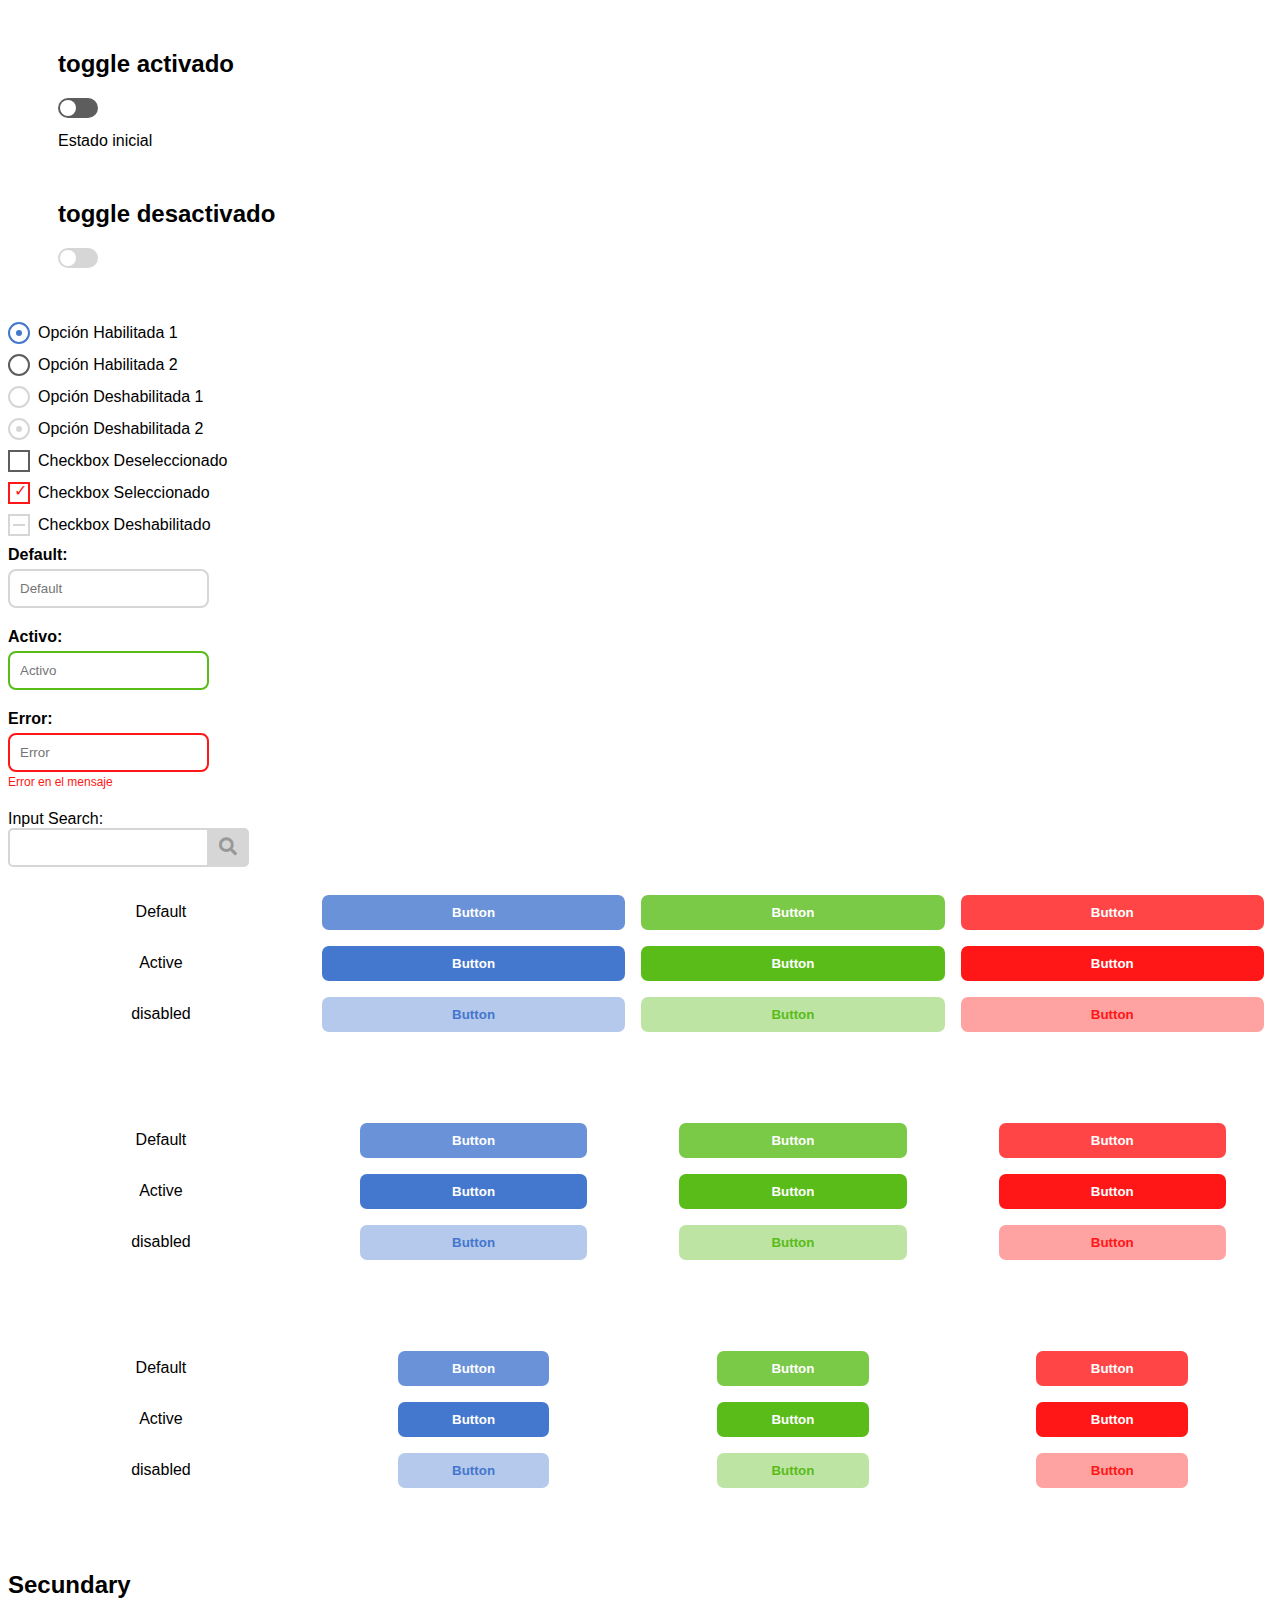
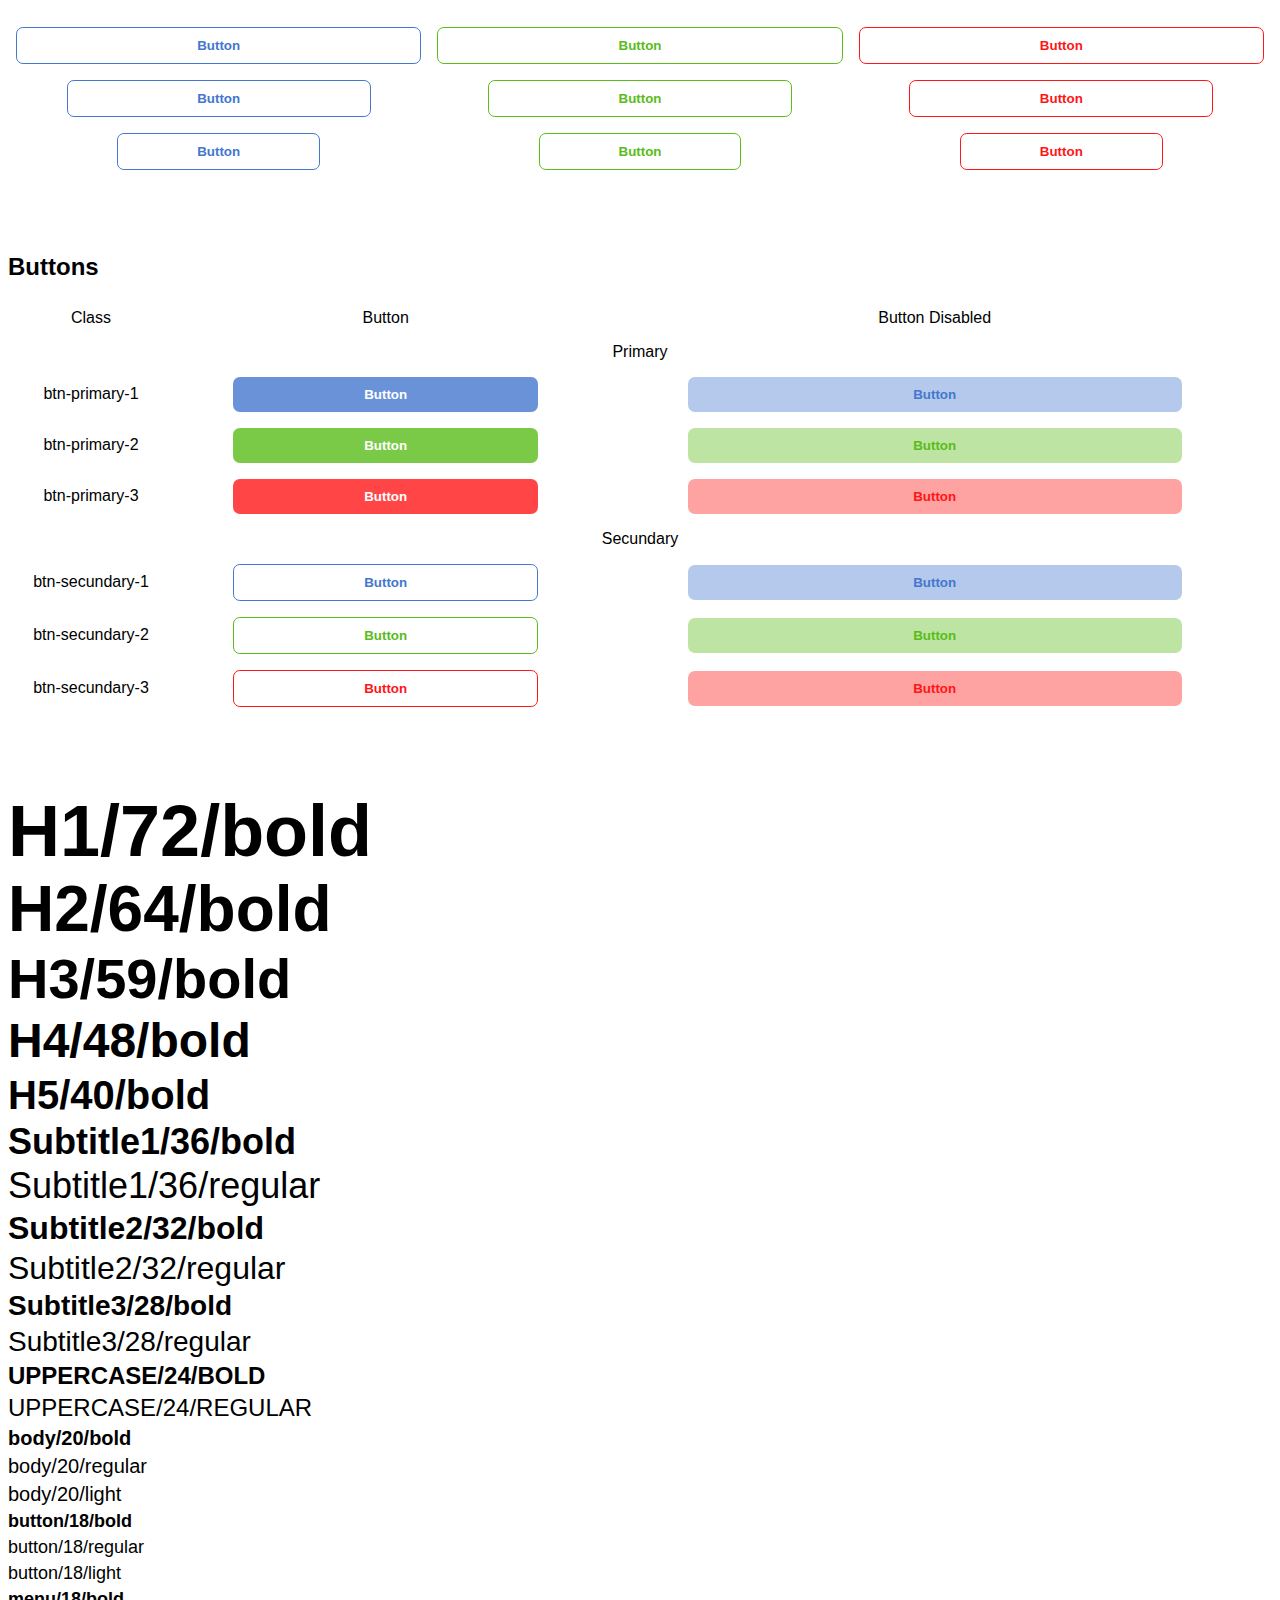
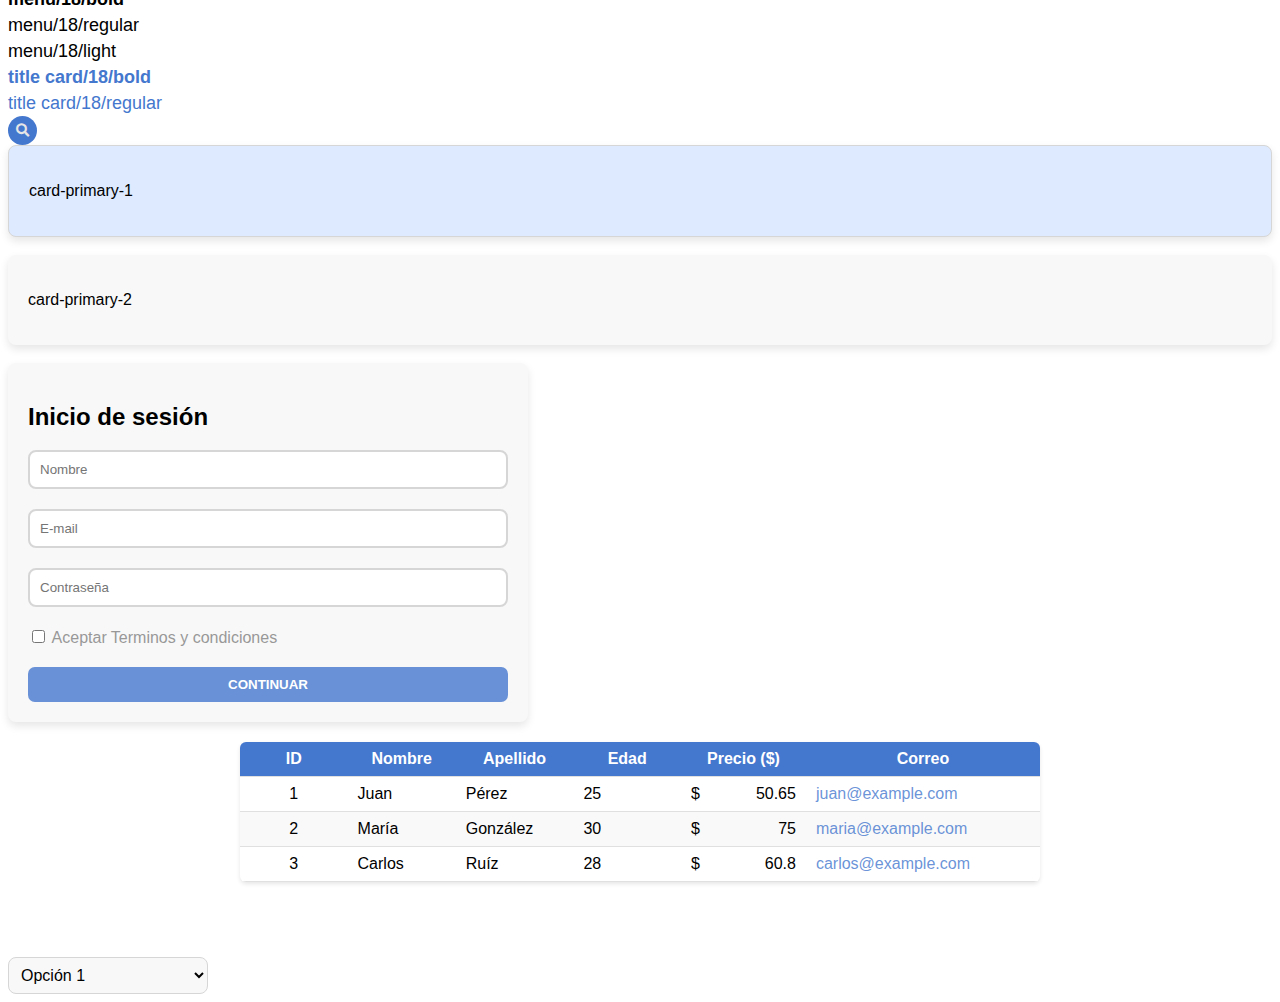
==== documentation.html @ 667f492c "first commit" ====
<!DOCTYPE html>
<html lang="es">
  <head>
    <meta charset="UTF-8" />
    <title>Documento HTML con CSS</title>
    <link
      rel="stylesheet"
      href="https://cdnjs.cloudflare.com/ajax/libs/font-awesome/5.15.4/css/all.min.css"
    />
    <link rel="stylesheet" href="styles.css" />
  </head>
  <body>
    <!-- Toggle -->
    <div class="toggle-container">
      <h2>toggle activado</h2>
      <label class="toggle">
        <input type="checkbox" id="toggle-btn" />
        <span class="slider"></span>
      </label>
      <p id="toggle-text">Estado inicial</p>
    </div>
    <div class="toggle-container">
      <h2>toggle desactivado</h2>
      <label class="toggle">
        <input type="checkbox" id="toggle-btn" disabled />
        <span class="slider"></span>
      </label>
    </div>
    <!-- RadioButton -->
    <div class="enabled-radio-group">
      <label class="radio">
        <input
          type="radio"
          name="enabled-option"
          value="enabled-option1"
          checked
        />
        <span class="radio-custom"></span>
        Opción Habilitada 1
      </label>
      <label class="radio">
        <input type="radio" name="enabled-option" value="enabled-option2" />
        <span class="radio-custom"></span>
        Opción Habilitada 2
      </label>
    </div>
    <div class="disabled-radio-group">
      <label class="radio">
        <input
          type="radio"
          name="disabled-option"
          value="disabled-option1"
          disabled
        />
        <span class="radio-custom"></span>
        Opción Deshabilitada 1
      </label>
      <label class="radio">
        <input
          type="radio"
          name="disabled-option"
          value="disabled-option2"
          disabled
          checked
        />
        <span class="radio-custom"></span>
        Opción Deshabilitada 2
      </label>
    </div>
    <!-- Checkbox -->
    <div class="checkbox-group">
      <label class="checkbox">
        <input type="checkbox" name="option1" value="option1" />
        <span class="checkbox-custom"></span>
        Checkbox Deseleccionado
      </label>
      <label class="checkbox">
        <input type="checkbox" name="option2" value="option2" checked />
        <span class="checkbox-custom"></span>
        Checkbox Seleccionado
      </label>
      <label class="checkbox">
        <input type="checkbox" name="option3" value="option3" disabled />
        <span class="checkbox-custom"></span>
        Checkbox Deshabilitado
      </label>
    </div>
    <!-- Text input -->
    <div class="input-group">
      <label for="default-input" class="input-label">Default:</label>
      <input
        type="text"
        id="default-input"
        class="text-input default-border"
        placeholder="Default"
      />
    </div>
    <div class="input-group">
      <label for="active-input" class="input-label">Activo:</label>
      <input
        type="text"
        id="active-input"
        class="text-input active-border"
        placeholder="Activo"
      />
    </div>
    <div class="input-group">
      <label for="error-input" class="input-label">Error:</label>
      <input
        type="text"
        id="error-input"
        class="text-input error-border"
        placeholder="Error"
      />
      <br />
      <span class="error-message">Error en el mensaje</span>
    </div>
    <div class="input-group">
      <label for="default-input">Input Search:</label>
      <div class="text-input-search-container">
        <input type="text" class="text-input-search" id="texto" />
        <button class="text-input-search-button" id="boton">
          <i class="fas fa-search fa-lg"></i>
        </button>
      </div>
    </div>
    <!-- Configuracion de botones -->
    <table>
      <tbody>
        <tr>
          <td>Default</td>
          <td>
            <button class="btn btn-primary-default-1 btn-xl">Button</button>
          </td>
          <td>
            <button class="btn btn-primary-default-2 btn-xl">Button</button>
          </td>
          <td>
            <button class="btn btn-primary-default-3 btn-xl">Button</button>
          </td>
        </tr>
        <tr>
          <td>Active</td>
          <td>
            <button class="btn btn-primary-active-1 btn-xl">Button</button>
          </td>
          <td>
            <button class="btn btn-primary-active-2 btn-xl">Button</button>
          </td>
          <td>
            <button class="btn btn-primary-active-3 btn-xl">Button</button>
          </td>
        </tr>
        <tr>
          <td>disabled</td>
          <td>
            <button class="btn btn-primary-disabled-1 btn-xl">Button</button>
          </td>
          <td>
            <button class="btn btn-primary-disabled-2 btn-xl">Button</button>
          </td>
          <td>
            <button class="btn btn-primary-disabled-3 btn-xl">Button</button>
          </td>
        </tr>
      </tbody>
    </table>
    <table>
      <tbody>
        <tr>
          <td>Default</td>
          <td><button class="btn btn-primary-default-1">Button</button></td>
          <td><button class="btn btn-primary-default-2">Button</button></td>
          <td><button class="btn btn-primary-default-3">Button</button></td>
        </tr>
        <tr>
          <td>Active</td>
          <td><button class="btn btn-primary-active-1">Button</button></td>
          <td><button class="btn btn-primary-active-2">Button</button></td>
          <td><button class="btn btn-primary-active-3">Button</button></td>
        </tr>
        <tr>
          <td>disabled</td>
          <td><button class="btn btn-primary-disabled-1">Button</button></td>
          <td><button class="btn btn-primary-disabled-2">Button</button></td>
          <td><button class="btn btn-primary-disabled-3">Button</button></td>
        </tr>
      </tbody>
    </table>
    <table>
      <tbody>
        <tr>
          <td>Default</td>
          <td>
            <button class="btn btn-primary-default-1 btn-sm">Button</button>
          </td>
          <td>
            <button class="btn btn-primary-default-2 btn-sm">Button</button>
          </td>
          <td>
            <button class="btn btn-primary-default-3 btn-sm">Button</button>
          </td>
        </tr>
        <tr>
          <td>Active</td>
          <td>
            <button class="btn btn-primary-active-1 btn-sm">Button</button>
          </td>
          <td>
            <button class="btn btn-primary-active-2 btn-sm">Button</button>
          </td>
          <td>
            <button class="btn btn-primary-active-3 btn-sm">Button</button>
          </td>
        </tr>
        <tr>
          <td>disabled</td>
          <td>
            <button class="btn btn-primary-disabled-1 btn-sm">Button</button>
          </td>
          <td>
            <button class="btn btn-primary-disabled-2 btn-sm">Button</button>
          </td>
          <td>
            <button class="btn btn-primary-disabled-3 btn-sm">Button</button>
          </td>
        </tr>
      </tbody>
    </table>
    <h2>Secundary</h2>
    <table>
      <tbody>
        <tr>
          <td>
            <button class="btn btn-secundary-default-1 btn-xl">Button</button>
          </td>
          <td>
            <button class="btn btn-secundary-default-2 btn-xl">Button</button>
          </td>
          <td>
            <button class="btn btn-secundary-default-3 btn-xl">Button</button>
          </td>
        </tr>
        <tr>
          <td><button class="btn btn-secundary-default-1">Button</button></td>
          <td><button class="btn btn-secundary-default-2">Button</button></td>
          <td><button class="btn btn-secundary-default-3">Button</button></td>
        </tr>
        <tr>
          <td>
            <button class="btn btn-secundary-default-1 btn-sm">Button</button>
          </td>
          <td>
            <button class="btn btn-secundary-default-2 btn-sm">Button</button>
          </td>
          <td>
            <button class="btn btn-secundary-default-3 btn-sm">Button</button>
          </td>
        </tr>
      </tbody>
    </table>
    <h2>Buttons</h2>
    <table>
      <tbody>
        <tr>
          <td width="150">Class</td>
          <td>Button</td>
          <td>Button Disabled</td>
        </tr>
        <tr>
          <td colspan="3">Primary</td>
        </tr>
        <tr>
          <td>btn-primary-1</td>
          <td>
            <button class="btn btn-primary-1">Button</button>
          </td>
          <td><button class="btn btn-primary-1" disabled>Button</button></td>
        </tr>
        <tr>
          <td>btn-primary-2</td>
          <td><button class="btn btn-primary-2">Button</button></td>
          <td><button class="btn btn-primary-2" disabled>Button</button></td>
        </tr>
        <tr>
          <td>btn-primary-3</td>
          <td><button class="btn btn-primary-3">Button</button></td>
          <td><button class="btn btn-primary-3" disabled>Button</button></td>
        </tr>
        <tr>
          <td colspan="3">Secundary</td>
        </tr>
        <tr>
          <td>btn-secundary-1</td>
          <td>
            <button class="btn btn-secundary-1">Button</button>
          </td>
          <td><button class="btn btn-secundary-1" disabled>Button</button></td>
        </tr>
        <tr>
          <td>btn-secundary-2</td>
          <td><button class="btn btn-secundary-2">Button</button></td>
          <td><button class="btn btn-secundary-2" disabled>Button</button></td>
        </tr>
        <tr>
          <td>btn-secundary-3</td>
          <td><button class="btn btn-secundary-3">Button</button></td>
          <td><button class="btn btn-secundary-3" disabled>Button</button></td>
        </tr>
      </tbody>
    </table>
    <!-- Fonts -->
    <div class="headline-1">H1/72/bold</div>
    <div class="headline-2">H2/64/bold</div>
    <div class="headline-3">H3/59/bold</div>
    <div class="headline-4">H4/48/bold</div>
    <div class="headline-5">H5/40/bold</div>
    <div class="subtitle-1-bold">Subtitle1/36/bold</div>
    <div class="subtitle-1">Subtitle1/36/regular</div>
    <div class="subtitle-2-bold">Subtitle2/32/bold</div>
    <div class="subtitle-2">Subtitle2/32/regular</div>
    <div class="subtitle-3-bold">Subtitle3/28/bold</div>
    <div class="subtitle-3">Subtitle3/28/regular</div>
    <div class="uppercase-bold">Uppercase/24/bold</div>
    <div class="uppercase">Uppercase/24/regular</div>

    <div class="text-body-bold">body/20/bold</div>
    <div class="text-body">body/20/regular</div>
    <div class="text-body-light">body/20/light</div>

    <div class="text-button-bold">button/18/bold</div>
    <div class="text-button">button/18/regular</div>
    <div class="text-button-light">button/18/light</div>

    <div class="text-menu-bold">menu/18/bold</div>
    <div class="text-menu">menu/18/regular</div>
    <div class="text-menu-light">menu/18/light</div>

    <div class="title-card-bold">title card/18/bold</div>
    <div class="title-card">title card/18/regular</div>
    <!-- Boton Búsqueda -->
    <button class="btn btn-search">
      <i class="fas fa-search"></i>
    </button>
    <!-- Card -->
    <div class="card card-primary-1">
      <p>card-primary-1</p>
    </div>
    <br />
    <div class="card card-primary-2">
      <p>card-primary-2</p>
    </div>
    <br />
    <!-- Formulario -->
    <div style="width: 520px">
      <div class="card card card-primary-2">
        <h2>Inicio de sesión</h2>
        <form>
          <div class="form-group">
            <input
              type="text"
              id="name"
              name="name"
              class="text-input default-border form-input-text"
              placeholder="Nombre"
              required
            />
          </div>
          <div class="form-group">
            <input
              type="email"
              id="email"
              name="email"
              class="text-input default-border form-input-text"
              placeholder="E-mail"
              required
            />
          </div>
          <div class="form-group">
            <input
              type="password"
              id="password"
              class="text-input default-border form-input-text"
              name="password"
              placeholder="Contraseña"
              required
            />
          </div>
          <div class="form-group">
            <input type="checkbox" id="terms" name="terms" required />
            <label class="text-disabled input-password"
              >Aceptar Terminos y condiciones</label
            >
          </div>
          <button type="submit" class="btn btn-primary-1 w-100">
            CONTINUAR
          </button>
        </form>
      </div>
    </div>
    <!-- Tabla -->
    <div class="table-container">  
      <table class="styled-table">
        <thead>
          <tr>
            <th>ID</th>
            <th>Nombre</th>
            <th>Apellido</th>
            <th>Edad</th>
            <th>Precio ($)</th>
            <th>Correo</th>
          </tr>
        </thead>
        <tbody>
          <tr>
            <td>1</td>
            <td>Juan</td>
            <td>Pérez</td>
            <td>25</td>
            <td class="price-column">50.65</td>
            <td class="email-column" onclick="copyText('juan@example.com')">
              juan@example.com
            </td>
          </tr>
          <tr>
            <td>2</td>
            <td>María</td>
            <td>González</td>
            <td>30</td>
            <td class="price-column">75</td>
            <td class="email-column" onclick="copyText('maria@example.com')">
              maria@example.com
            </td>
          </tr>
          <tr>
            <td>3</td>
            <td>Carlos</td>
            <td>Ruíz</td>
            <td>28</td>
            <td class="price-column">60.8</td>
            <td class="email-column" onclick="copyText('carlos@example.com')">
              carlos@example.com
            </td>
          </tr>
        </tbody>
      </table>
    </div>
    <!-- Select -->
    <select class="input-select">
      <option value="opcion1">Opción 1</option>
      <option value="opcion2">Opción 2</option>
      <option value="opcion3">Opción 3</option>
      <option value="opcion4">Opción 4</option>
    </select>
    <!-- Javascript -->
    <script src="script.js"></script>
  </body>
</html>
---- styles.css ----
body {
  font-family: "Roboto", sans-serif;
  font-style: normal;
}
/* Estilos del botón de toggle */
.toggle {
  position: relative;
  display: inline-block;
  width: 40px;
  height: 20px;
}

.toggle input {
  display: none;
}

.slider {
  position: absolute;
  cursor: pointer;
  top: 0;
  left: 0;
  right: 0;
  bottom: 0;
  background-color: #5d5d5d; /* solidus-negro-70 */
  transition: 0.4s;
  border-radius: 20px;
}

.slider:before {
  position: absolute;
  content: "";
  height: 16px;
  width: 16px;
  left: 2px;
  bottom: 2px;
  background-color: white;
  transition: 0.4s;
  border-radius: 50%;
}

input:checked + .slider {
  background-color: #59bc19; /* primary-2 */
}

input:checked + .slider:before {
  transform: translateX(20px);
}

.toggle-container {
  margin: 50px;
}

#toggle-text {
  margin-top: 10px;
}
/* Toggle desabilitado */
input:disabled + .slider {
  background-color: #d6d6d6; /* solidus-negro-10 */
  cursor: not-allowed;
}

/* Estilos para los radio buttons */
.radio-group {
  display: flex;
  flex-direction: column;
}

.radio {
  display: flex;
  align-items: center;
  margin-bottom: 10px;
  cursor: pointer;
}

.radio input[type="radio"] {
  display: none;
}

.radio-custom {
  position: relative;
  display: inline-block;
  width: 18px;
  height: 18px;
  border: 2px solid #5d5d5d; /* solidus-negro-70 */
  border-radius: 50%;
  margin-right: 8px;
}

/* Estilo cuando el radio button está seleccionado */
.radio input[type="radio"]:checked + .radio-custom {
  border-color: #4477ce; /* primary-3 */
}

.radio input[type="radio"]:checked + .radio-custom::after {
  content: "";
  position: absolute;
  top: 6px;
  left: 6px;
  width: 6px;
  height: 6px;
  border-radius: 50%;
  background-color: #4477ce; /* primary-3 */
}

/* Estilo para radio buttons deshabilitados */
.radio input[type="radio"]:disabled + .radio-custom {
  border-color: #d6d6d6; /* solidus-negro-10 */
}

.radio input[type="radio"]:disabled:checked + .radio-custom::after {
  content: "";
  position: absolute;
  top: 6px;
  left: 6px;
  width: 6px;
  height: 6px;
  border-radius: 50%;
  background-color: #d6d6d6; /* solidus-negro-10 */
}
/* Estilos para los checkboxes */
.checkbox-group {
  display: flex;
  flex-direction: column;
}

.checkbox {
  display: flex;
  align-items: center;
  margin-bottom: 10px;
  cursor: pointer;
}

.checkbox input[type="checkbox"] {
  display: none;
}

.checkbox-custom {
  position: relative;
  display: inline-block;
  width: 18px;
  height: 18px;
  border: 2px solid #5d5d5d; /* solidus-negro-70 */
  margin-right: 8px;
}

/* Estilo para checkbox deseleccionado */
.checkbox input[type="checkbox"]:not(:checked) + .checkbox-custom {
  border-color: #5d5d5d; /* solidus-negro-70 */
}

/* Estilo para checkbox seleccionado */
.checkbox input[type="checkbox"]:checked + .checkbox-custom {
  border-color: #ff1616; /* primary-1 */
}

.checkbox input[type="checkbox"]:checked + .checkbox-custom::after {
  content: "\2713"; /* Caracter de check Unicode */
  position: absolute;
  top: -3px;
  left: 4px;
  color: #ff1616; /* primary-1 */
}

/* Estilo para checkbox deshabilitado */
.checkbox input[type="checkbox"]:disabled + .checkbox-custom {
  border-color: #d6d6d6; /* solidus-negro-10 */
}

.checkbox input[type="checkbox"]:disabled + .checkbox-custom::after {
  content: "";
  position: absolute;
  top: 50%;
  left: 50%;
  transform: translate(-50%, -50%);
  width: 12px;
  height: 2px;
  background-color: #d6d6d6; /* solidus-negro-10 */
}
/* Estilos para los input text */
.input-group {
  margin-bottom: 20px;
}

.input-label {
  display: block;
  margin-bottom: 5px;
  font-weight: bold;
}

.text-input {
  display: inline-flex;
  padding: 10px;
  align-items: center;
  flex-shrink: 0;
  border-radius: 8px;
}

.text-input-search-countainer {
  display: flex;
  align-items: center;
  justify-content: center;
  height: 100vh;
}
.text-input-search {
  padding: 10px;
  border: 2px solid #d6d6d6; /* solidus-negro-10 */
  border-radius: 5px 0 0 5px;
  margin-right: -6px;
  outline: none;
}
.text-input-search-button {
  padding: 10px;
  background-color: #d6d6d6; /* solidus-negro-10 */
  color: #989898; /* solidus-negro-50 */
  border: 2px solid #d6d6d6; /* solidus-negro-10 */
  border-radius: 0 5px 5px 0;
  cursor: pointer;
  outline: none;
}
/* Estilos al pasar el cursor sobre el botón */
.text-input-search-button:hover {
  background-color: #c5c5c5; /* solidus-negro-30 */
  border: 2px solid #c5c5c5; /* solidus-negro-30 */
  color: #7d7d7d; /* solidus-negro-60 */
}

/* Estilo para el borde por defecto */
.default-border {
  border: 2px solid #d6d6d6; /* solidus-negro-10 */
}
.default-border:focus {
  border: 2px solid #d6d6d6; /* solidus-negro-10 */
  outline: none;
}

/* Estilo para el borde activo */
.active-border {
  border: 2px solid #59bc19; /* primary-2 */
}
.active-border:focus {
  border: 2px solid #59bc19; /* primary-2 */
  outline: none;
}

/* Estilo para el borde de error */
.error-border {
  border: 2px solid #ff1616; /* primary-1 */
  color: #ff1616; /* primary-1 */
}
.error-border:focus {
  border: 2 solid #ff1616; /* primary-1 */
  outline: none;
}
/* Estilo para el mensaje de error */
.error-message {
  font-size: 12px;
  color: #ff1616; /* primary-1 */
}
table {
  border-collapse: collapse;
  width: 100%;
  margin-bottom: 75px;
}

th,
td {
  padding: 8px;
  text-align: center;
}

th {
  background-color: #f2f2f2;
}
/* Estilos de botones */
.btn {
  border-radius: 6.877px;
  border: none;
  width: 75%;
  padding: 10px;
  font-weight: 700;
}
.btn-search {
  padding: 5px;
  background-color: #4477ce; /* primary-3 80% */
  border-radius: 100%;
  width: 29px;
  height: 29px;
  color: #e6e6e6; /* solidus-negro-10 */
  transition: all 0.3s ease;
}

/* Efecto al pasar el mouse */
.btn-search:hover {
  transform: scale(1.1);
}
/* Efecto al hacer clic */
.btn-search:active {
  background-color: #4477cecc; /* primary-3 */
  transform: scale(0.9);
}

.btn-primary-default-1 {
  background-color: #4477cecc; /* primary-3 80% */
  color: white;
}
.btn-primary-active-1 {
  background-color: #4477ce; /* primary-3 */
  color: white;
}
.btn-primary-disabled-1 {
  background-color: #4477ce66; /* primary-3 40% */
  color: #4477ce; /* primary-3 */
}
.btn-primary-default-2 {
  background-color: #59bc19cc; /* primary-2 80% */
  color: white;
}
.btn-primary-active-2 {
  background-color: #59bc19; /* primary-2 */
  color: white;
}
.btn-primary-disabled-2 {
  background-color: #59bc1966; /* primary-2 40% */
  color: #59bc19; /* primary-2 */
}
.btn-primary-default-3 {
  background-color: #ff1616cc; /* primary-1 80% */
  color: white;
}
.btn-primary-active-3 {
  background-color: #ff1616; /* primary-1 */
  color: white;
}
.btn-primary-disabled-3 {
  background-color: #ff161666; /* primary-1 40% */
  color: #ff1616; /* primary-1 */
}
.btn-xl {
  width: 100%;
}
.btn-sm {
  width: 50%;
}
.btn-secundary-default-1 {
  border: 0.86px solid #4477ce !important; /* primary-3 */
  background-color: white;
  color: #4477ce; /* primary-3 */
}
.btn-secundary-default-2 {
  border: 0.86px solid #59bc19 !important; /* primary-2 */
  background-color: white;
  color: #59bc19; /* primary-2 */
}
.btn-secundary-default-3 {
  border: 0.86px solid #ff1616 !important; /* primary-1 */
  background-color: white;
  color: #ff1616; /* primary-1 */
}
.btn-primary-1 {
  background-color: #4477cecc; /* primary-3 80% */
  color: white;
}
.btn-primary-1:active {
  background-color: #4477ce; /* primary-3 */
}
.btn-primary-2 {
  background-color: #59bc19cc; /* primary-2 80% */
  color: white;
}
.btn-primary-2:active {
  background-color: #59bc19; /* primary-2 */
}
.btn-primary-3 {
  background-color: #ff1616cc; /* primary-1 80% */
  color: white;
}
.btn-primary-3:active {
  background-color: #ff1616; /* primary-1 */
}
.btn-primary-1:hover,
.btn-primary-2:hover,
.btn-primary-3:hover,
.btn-secundary-1:hover,
.btn-secundary-2:hover,
.btn-secundary-3:hover {
  box-shadow: 0 10px 10px rgba(0, 0, 0, 0.2);
}
.btn-primary-1:disabled {
  color: #4477ce; /* primary-3 */
  background-color: #4477ce66; /* primary-3 40% */
}
.btn-primary-2:disabled {
  color: #59bc19; /* primary-2 */
  background-color: #59bc1966; /* primary-2 40% */
}
.btn-primary-3:disabled {
  color: #ff1616; /* primary-1 */
  background-color: #ff161666; /* primary-1 40% */
}

.btn-primary-1:disabled,
.btn-primary-2:disabled,
.btn-primary-3:disabled,
.btn-secundary-1:disabled,
.btn-secundary-2:disabled,
.btn-secundary-3:disabled {
  box-shadow: none;
  cursor: not-allowed;
  border: none !important;
}
.btn-secundary-1 {
  border: 0.86px solid #4477ce !important; /* primary-3 */
  background-color: white;
  color: #4477ce; /* primary-3 */
}
.btn-secundary-1:active {
  background-color: #4477ce; /* primary-3 */
}
.btn-secundary-2 {
  border: 0.86px solid #59bc19 !important; /* primary-2 */
  background-color: white;
  color: #59bc19; /* primary-2 */
}
.btn-secundary-2:active {
  background-color: #59bc19; /* primary-2 */
}
.btn-secundary-3 {
  border: 0.86px solid #ff1616 !important; /* primary-1 */
  background-color: white;
  color: #ff1616; /* primary-1 */
}
.btn-secundary-3:active {
  background-color: #ff1616; /* primary-1 */
}
.btn-secundary-1:active,
.btn-secundary-2:active,
.btn-secundary-3:active {
  color: white;
}
.btn-secundary-1:disabled {
  color: #4477ce; /* primary-3 */
  background-color: #4477ce66; /* primary-3 40% */
}
.btn-secundary-2:disabled {
  color: #59bc19; /* primary-2 */
  background-color: #59bc1966; /* primary-2 40% */
}
.btn-secundary-3:disabled {
  color: #ff1616; /* primary-1 */
  background-color: #ff161666; /* primary-1 40% */
}
/* Estilos de letra */
.headline-1 {
  font-size: 72px;
  line-height: 82px;
}
.headline-2 {
  font-size: 64px;
  line-height: 74px;
}
.headline-3 {
  font-size: 56px;
  line-height: 66px;
}
.headline-4 {
  font-size: 48px;
  line-height: 58px;
}
.headline-5 {
  font-size: 40px;
  line-height: 50px;
}

.headline-1,
.headline-2,
.headline-3,
.headline-4,
.headline-5,
.subtitle-1-bold,
.subtitle-2-bold,
.subtitle-3-bold,
.uppercase-bold,
.text-body-bold,
.text-button-bold,
.text-menu-bold,
.title-card-bold {
  font-weight: 700 !important;
}

.subtitle-1,
.subtitle-1-bold {
  font-weight: 400;
  font-size: 36px;
  line-height: 44px;
}
.subtitle-2,
.subtitle-2-bold {
  font-weight: 400;
  font-size: 32px;
  line-height: 40px;
}
.subtitle-3,
.subtitle-3-bold {
  font-weight: 400;
  font-size: 28px;
  line-height: 36px;
}

.uppercase,
.uppercase-bold {
  font-weight: 400;
  font-size: 24px;
  line-height: 32px;
  text-transform: uppercase;
}
.text-body,
.text-body-bold,
.text-body-light {
  font-weight: 400;
  font-size: 20px;
  line-height: 28px;
}
.text-button,
.text-button-bold,
.text-button-light {
  font-weight: 400;
  font-size: 18px;
  line-height: 26px;
}
.text-menu,
.text-menu-bold,
.text-menu-light {
  font-weight: 400;
  font-size: 18px;
  line-height: 26px;
}

.text-body-light,
.text-button-light,
.text-menu-light {
  font-weight: 300 !important;
}

.title-card,
.title-card-bold {
  color: #4477ce; /* primary-3 */
  font-size: 18px;
  line-height: 26px;
}
/* Estilos de tamaños */
.w-100 {
  width: 100% !important;
}
.w-50 {
  width: 50% !important;
}
/* Estilos de tarjetas */
.card {
  border-radius: 8px;
  padding: 20px;
  box-shadow: 0 4px 8px rgba(0, 0, 0, 0.1);
}
.card-primary-1 {
  background-color: #ddeaff;
  border: 1px solid #d6d6d6;
}
.card-primary-2 {
  background-color: #f8f8f8;
}
/* Formulario */
.form-group {
  margin-bottom: 20px;
}
.form-input-text {
  width: -webkit-fill-available;
}
.text-disabled {
  color: #989898; /* solidus-negro-50 */
}
/* Estilos de la tabla */
.table-container {
  max-width: 800px;
  margin: 20px auto;
}

.styled-table {
  width: 100%;
  border-collapse: collapse;
  background-color: #fff;
  border-radius: 6px;
  overflow: hidden;
  box-shadow: 0 2px 4px rgba(0, 0, 0, 0.1);
}

.styled-table th,
.styled-table td {
  padding: 8px 10px;
  text-align: left;
  border-bottom: 1px solid #e0e0e0;
}

.styled-table th {
  background-color: #4477ce;
  color: #fff;
  text-align: center;
}

.styled-table tbody tr:nth-child(even) {
  background-color: #f9f9f9;
}

.styled-table tbody tr:hover {
  background-color: rgba(68, 119, 206, 0.2);
}

.styled-table th,
.styled-table td:first-child {
  min-width: 60px;
  text-align: center;
}

.price-column {
  text-align: right !important;
}

.price-column::before {
  content: "$";
  float: left;
  margin-right: 4px;
}
.email-column {
  color: #4477cecc; /* primary-3 80% */
  text-decoration: none;
  cursor: pointer;
  &:hover {
    text-decoration: underline;
  }
  &:active {
    color: #4477ce; /* primary-3 */
  }
}
/* Estilos del select */
.input-select {
  padding: 8px;
  font-size: 16px;
  border: 1px solid #d6d6d6;
  border-radius: 8px;
  width: 200px;
  outline: none;
  background-color: #f8f8f8;
}

.input-select option {
  background-color: #f8f8f8;
}
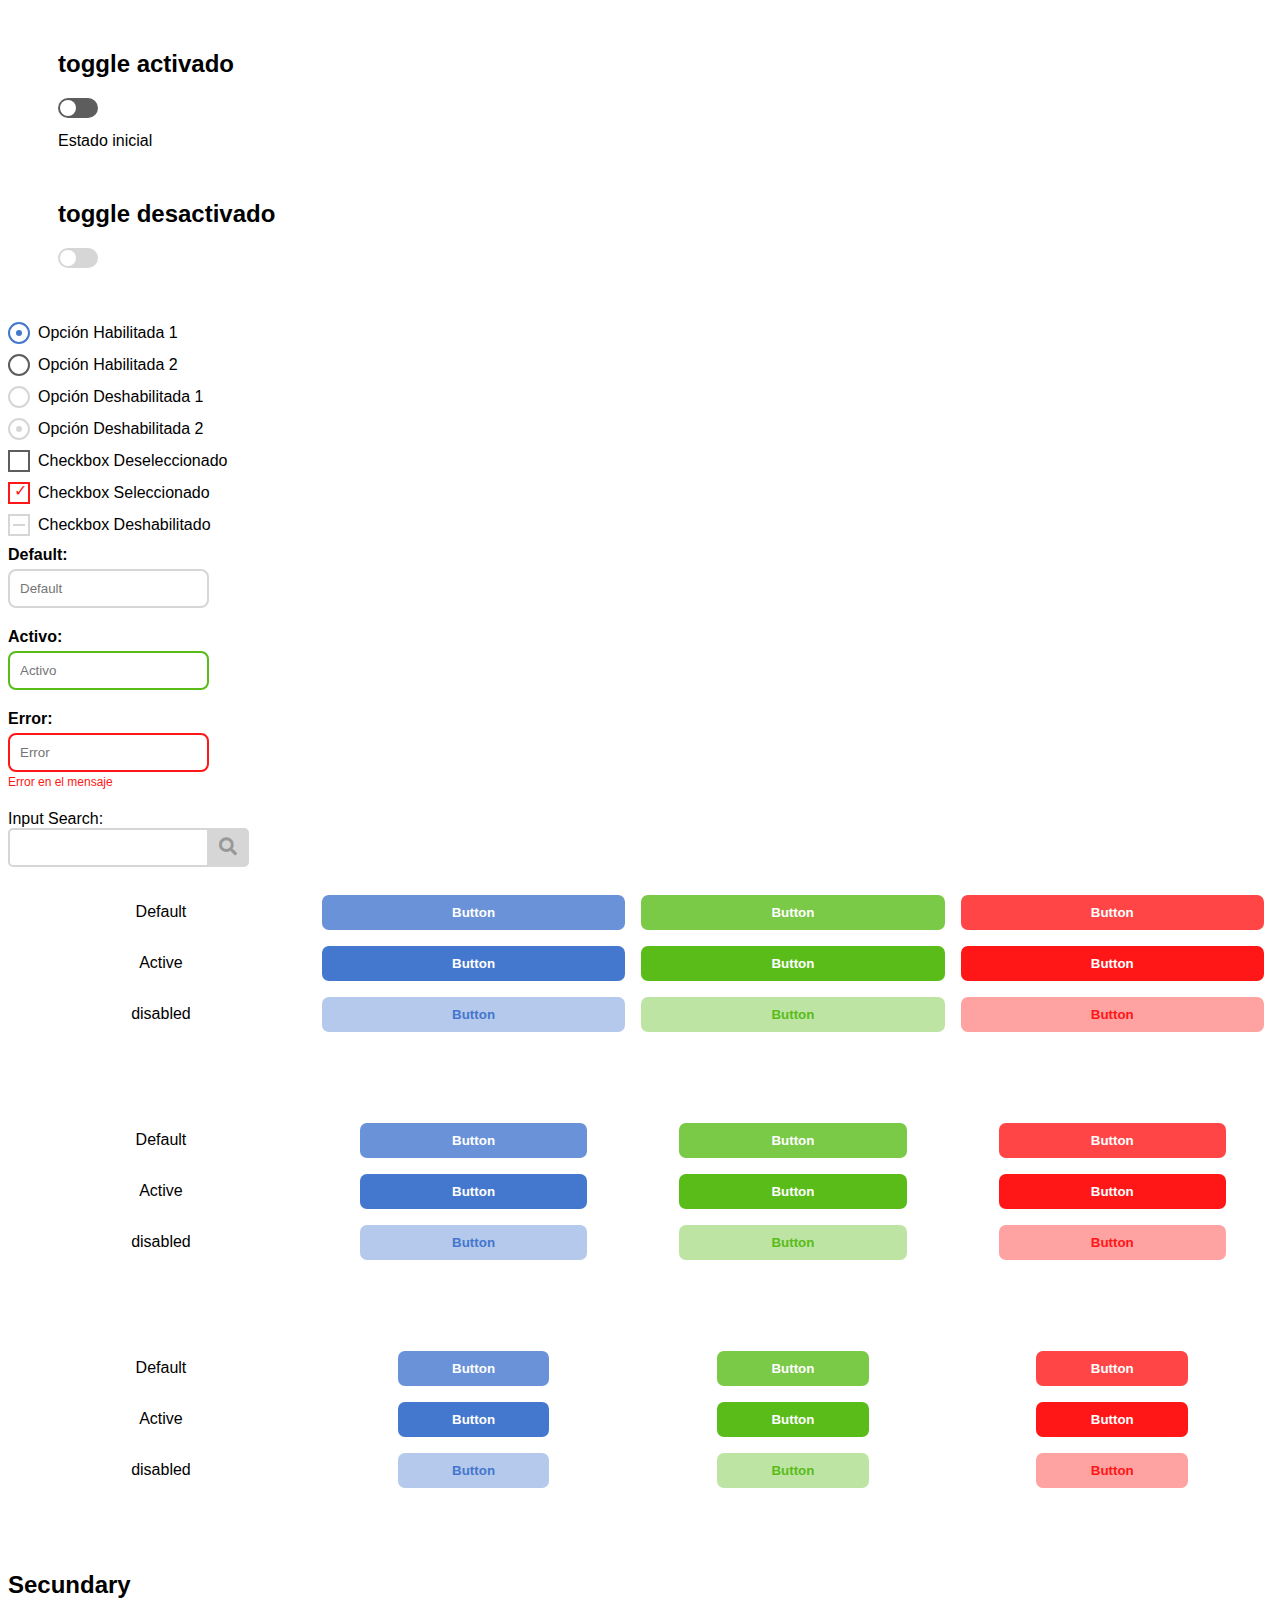
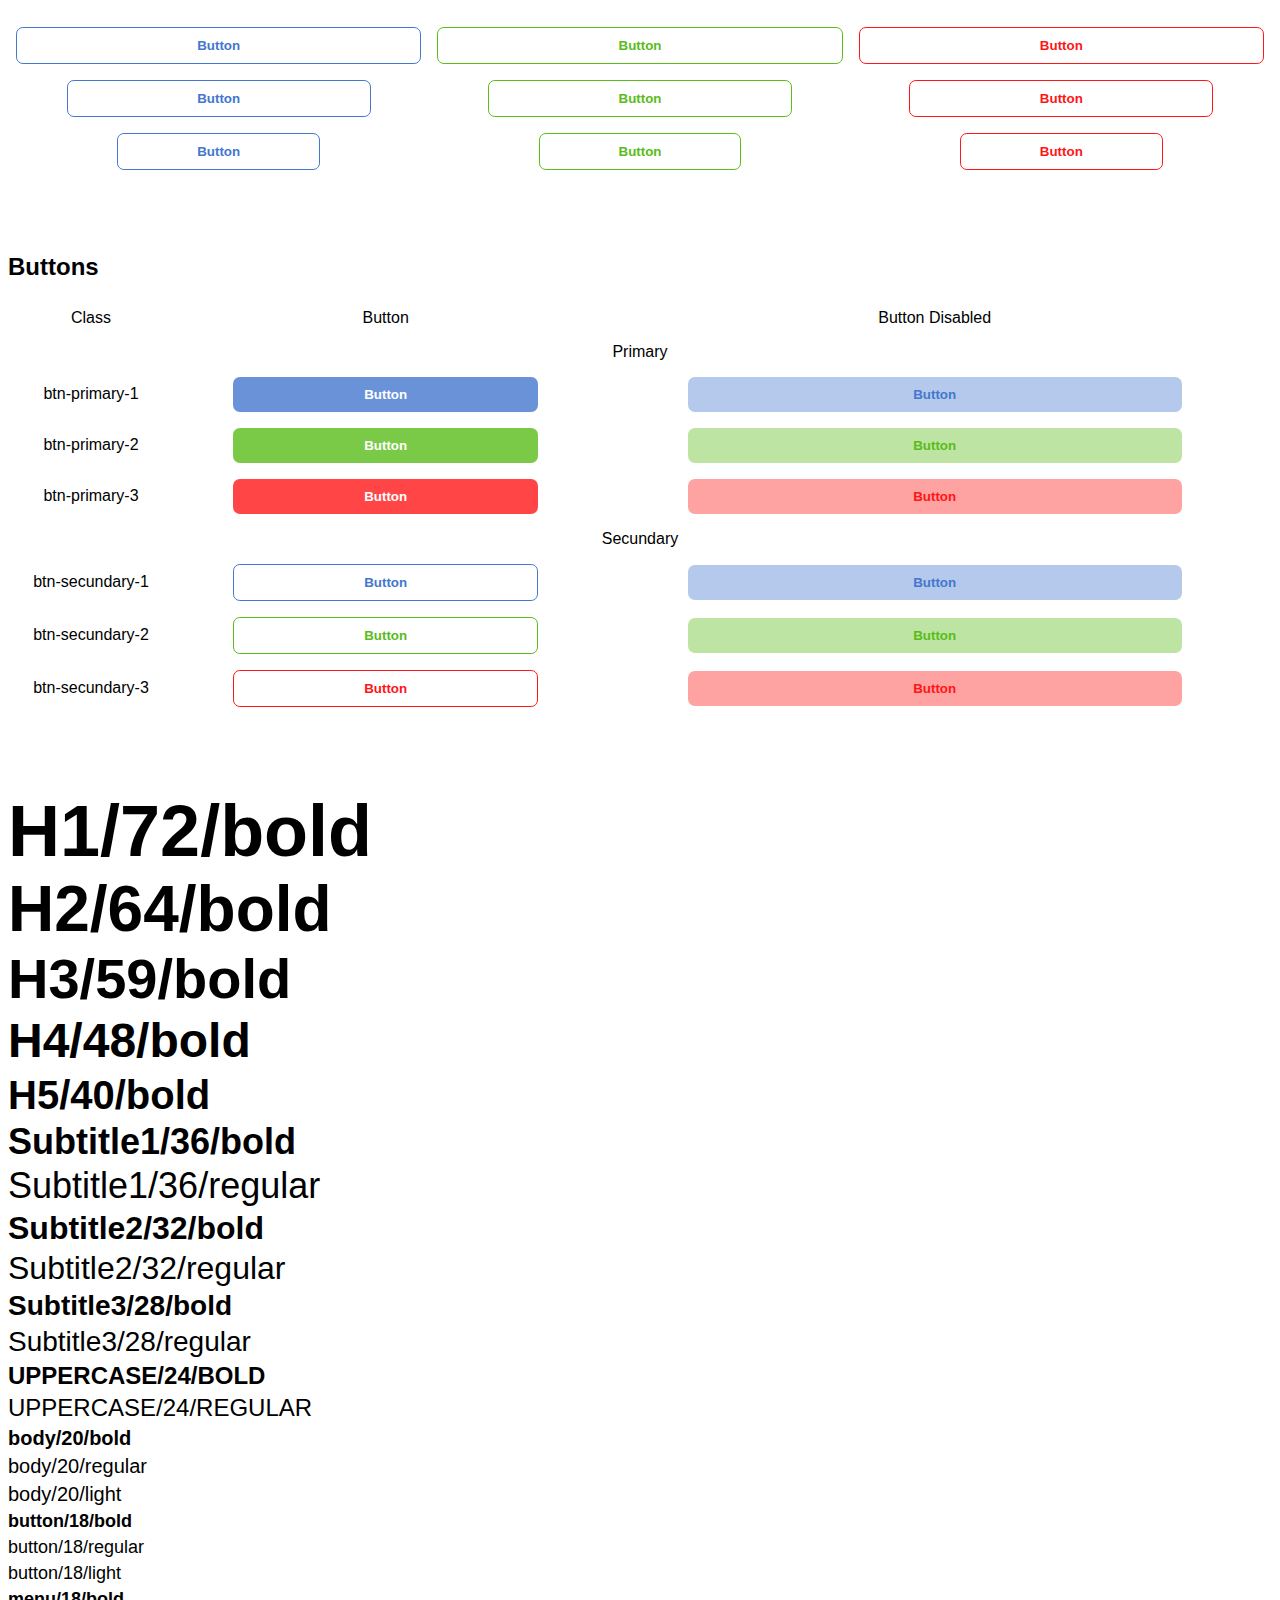
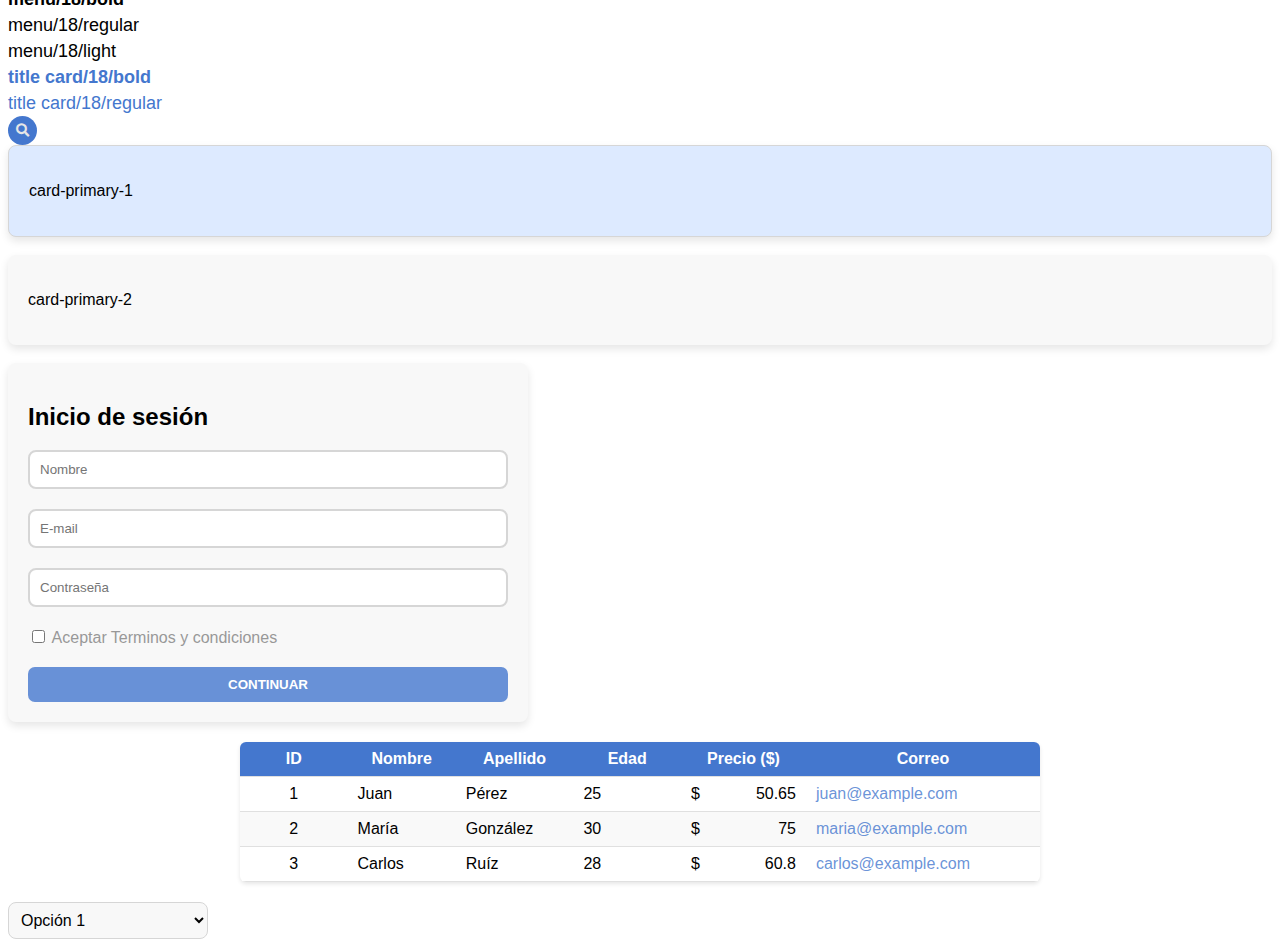
==== commit 60d930c8: "fin" ====
--- a/documentation.html
+++ b/documentation.html
@@ -125,187 +125,231 @@
       </div>
     </div>
     <!-- Configuracion de botones -->
-    <table>
+    <table class="table-to-butttons">
       <tbody>
         <tr>
-          <td>Default</td>
-          <td>
+          <td class="text-center p-2">Default</td>
+          <td class="text-center p-2">
             <button class="btn btn-primary-default-1 btn-xl">Button</button>
           </td>
-          <td>
+          <td class="text-center p-2">
             <button class="btn btn-primary-default-2 btn-xl">Button</button>
           </td>
-          <td>
+          <td class="text-center p-2">
             <button class="btn btn-primary-default-3 btn-xl">Button</button>
           </td>
         </tr>
         <tr>
-          <td>Active</td>
-          <td>
+          <td class="text-center p-2">Active</td>
+          <td class="text-center p-2">
             <button class="btn btn-primary-active-1 btn-xl">Button</button>
           </td>
-          <td>
+          <td class="text-center p-2">
             <button class="btn btn-primary-active-2 btn-xl">Button</button>
           </td>
-          <td>
+          <td class="text-center p-2">
             <button class="btn btn-primary-active-3 btn-xl">Button</button>
           </td>
         </tr>
         <tr>
-          <td>disabled</td>
-          <td>
+          <td class="text-center p-2">disabled</td>
+          <td class="text-center p-2">
             <button class="btn btn-primary-disabled-1 btn-xl">Button</button>
           </td>
-          <td>
+          <td class="text-center p-2">
             <button class="btn btn-primary-disabled-2 btn-xl">Button</button>
           </td>
-          <td>
+          <td class="text-center p-2">
             <button class="btn btn-primary-disabled-3 btn-xl">Button</button>
           </td>
         </tr>
       </tbody>
     </table>
-    <table>
+    <table class="table-to-butttons">
       <tbody>
         <tr>
-          <td>Default</td>
-          <td><button class="btn btn-primary-default-1">Button</button></td>
-          <td><button class="btn btn-primary-default-2">Button</button></td>
-          <td><button class="btn btn-primary-default-3">Button</button></td>
-        </tr>
-        <tr>
-          <td>Active</td>
-          <td><button class="btn btn-primary-active-1">Button</button></td>
-          <td><button class="btn btn-primary-active-2">Button</button></td>
-          <td><button class="btn btn-primary-active-3">Button</button></td>
-        </tr>
-        <tr>
-          <td>disabled</td>
-          <td><button class="btn btn-primary-disabled-1">Button</button></td>
-          <td><button class="btn btn-primary-disabled-2">Button</button></td>
-          <td><button class="btn btn-primary-disabled-3">Button</button></td>
+          <td class="text-center p-2">Default</td>
+          <td class="text-center p-2">
+            <button class="btn btn-primary-default-1">Button</button>
+          </td>
+          <td class="text-center p-2">
+            <button class="btn btn-primary-default-2">Button</button>
+          </td>
+          <td class="text-center p-2">
+            <button class="btn btn-primary-default-3">Button</button>
+          </td>
+        </tr>
+        <tr>
+          <td class="text-center p-2">Active</td>
+          <td class="text-center p-2">
+            <button class="btn btn-primary-active-1">Button</button>
+          </td>
+          <td class="text-center p-2">
+            <button class="btn btn-primary-active-2">Button</button>
+          </td>
+          <td class="text-center p-2">
+            <button class="btn btn-primary-active-3">Button</button>
+          </td>
+        </tr>
+        <tr>
+          <td class="text-center p-2">disabled</td>
+          <td class="text-center p-2">
+            <button class="btn btn-primary-disabled-1">Button</button>
+          </td>
+          <td class="text-center p-2">
+            <button class="btn btn-primary-disabled-2">Button</button>
+          </td>
+          <td class="text-center p-2">
+            <button class="btn btn-primary-disabled-3">Button</button>
+          </td>
         </tr>
       </tbody>
     </table>
-    <table>
+    <table class="table-to-butttons">
       <tbody>
         <tr>
-          <td>Default</td>
-          <td>
+          <td class="text-center p-2">Default</td>
+          <td class="text-center p-2">
             <button class="btn btn-primary-default-1 btn-sm">Button</button>
           </td>
-          <td>
+          <td class="text-center p-2">
             <button class="btn btn-primary-default-2 btn-sm">Button</button>
           </td>
-          <td>
+          <td class="text-center p-2">
             <button class="btn btn-primary-default-3 btn-sm">Button</button>
           </td>
         </tr>
         <tr>
-          <td>Active</td>
-          <td>
+          <td class="text-center p-2">Active</td>
+          <td class="text-center p-2">
             <button class="btn btn-primary-active-1 btn-sm">Button</button>
           </td>
-          <td>
+          <td class="text-center p-2">
             <button class="btn btn-primary-active-2 btn-sm">Button</button>
           </td>
-          <td>
+          <td class="text-center p-2">
             <button class="btn btn-primary-active-3 btn-sm">Button</button>
           </td>
         </tr>
         <tr>
-          <td>disabled</td>
-          <td>
+          <td class="text-center p-2">disabled</td>
+          <td class="text-center p-2">
             <button class="btn btn-primary-disabled-1 btn-sm">Button</button>
           </td>
-          <td>
+          <td class="text-center p-2">
             <button class="btn btn-primary-disabled-2 btn-sm">Button</button>
           </td>
-          <td>
+          <td class="text-center p-2">
             <button class="btn btn-primary-disabled-3 btn-sm">Button</button>
           </td>
         </tr>
       </tbody>
     </table>
     <h2>Secundary</h2>
-    <table>
+    <table class="table-to-butttons">
       <tbody>
         <tr>
-          <td>
+          <td class="text-center p-2">
             <button class="btn btn-secundary-default-1 btn-xl">Button</button>
           </td>
-          <td>
+          <td class="text-center p-2">
             <button class="btn btn-secundary-default-2 btn-xl">Button</button>
           </td>
-          <td>
+          <td class="text-center p-2">
             <button class="btn btn-secundary-default-3 btn-xl">Button</button>
           </td>
         </tr>
         <tr>
-          <td><button class="btn btn-secundary-default-1">Button</button></td>
-          <td><button class="btn btn-secundary-default-2">Button</button></td>
-          <td><button class="btn btn-secundary-default-3">Button</button></td>
-        </tr>
-        <tr>
-          <td>
+          <td class="text-center p-2">
+            <button class="btn btn-secundary-default-1">Button</button>
+          </td>
+          <td class="text-center p-2">
+            <button class="btn btn-secundary-default-2">Button</button>
+          </td>
+          <td class="text-center p-2">
+            <button class="btn btn-secundary-default-3">Button</button>
+          </td>
+        </tr>
+        <tr>
+          <td class="text-center p-2">
             <button class="btn btn-secundary-default-1 btn-sm">Button</button>
           </td>
-          <td>
+          <td class="text-center p-2">
             <button class="btn btn-secundary-default-2 btn-sm">Button</button>
           </td>
-          <td>
+          <td class="text-center p-2">
             <button class="btn btn-secundary-default-3 btn-sm">Button</button>
           </td>
         </tr>
       </tbody>
     </table>
     <h2>Buttons</h2>
-    <table>
+    <table class="table-to-butttons">
       <tbody>
         <tr>
-          <td width="150">Class</td>
-          <td>Button</td>
-          <td>Button Disabled</td>
-        </tr>
-        <tr>
-          <td colspan="3">Primary</td>
-        </tr>
-        <tr>
-          <td>btn-primary-1</td>
-          <td>
+          <td width="150" class="text-center p-2">Class</td>
+          <td class="text-center p-2">Button</td>
+          <td class="text-center p-2">Button Disabled</td>
+        </tr>
+        <tr>
+          <td colspan="3" class="text-center p-2">Primary</td>
+        </tr>
+        <tr>
+          <td class="text-center p-2">btn-primary-1</td>
+          <td class="text-center p-2">
             <button class="btn btn-primary-1">Button</button>
           </td>
-          <td><button class="btn btn-primary-1" disabled>Button</button></td>
-        </tr>
-        <tr>
-          <td>btn-primary-2</td>
-          <td><button class="btn btn-primary-2">Button</button></td>
-          <td><button class="btn btn-primary-2" disabled>Button</button></td>
-        </tr>
-        <tr>
-          <td>btn-primary-3</td>
-          <td><button class="btn btn-primary-3">Button</button></td>
-          <td><button class="btn btn-primary-3" disabled>Button</button></td>
-        </tr>
-        <tr>
-          <td colspan="3">Secundary</td>
-        </tr>
-        <tr>
-          <td>btn-secundary-1</td>
-          <td>
+          <td class="text-center p-2">
+            <button class="btn btn-primary-1" disabled>Button</button>
+          </td>
+        </tr>
+        <tr>
+          <td class="text-center p-2">btn-primary-2</td>
+          <td class="text-center p-2">
+            <button class="btn btn-primary-2">Button</button>
+          </td>
+          <td class="text-center p-2">
+            <button class="btn btn-primary-2" disabled>Button</button>
+          </td>
+        </tr>
+        <tr>
+          <td class="text-center p-2">btn-primary-3</td>
+          <td class="text-center p-2">
+            <button class="btn btn-primary-3">Button</button>
+          </td>
+          <td class="text-center p-2">
+            <button class="btn btn-primary-3" disabled>Button</button>
+          </td>
+        </tr>
+        <tr>
+          <td colspan="3" class="text-center p-2">Secundary</td>
+        </tr>
+        <tr>
+          <td class="text-center p-2">btn-secundary-1</td>
+          <td class="text-center p-2">
             <button class="btn btn-secundary-1">Button</button>
           </td>
-          <td><button class="btn btn-secundary-1" disabled>Button</button></td>
-        </tr>
-        <tr>
-          <td>btn-secundary-2</td>
-          <td><button class="btn btn-secundary-2">Button</button></td>
-          <td><button class="btn btn-secundary-2" disabled>Button</button></td>
-        </tr>
-        <tr>
-          <td>btn-secundary-3</td>
-          <td><button class="btn btn-secundary-3">Button</button></td>
-          <td><button class="btn btn-secundary-3" disabled>Button</button></td>
+          <td class="text-center p-2">
+            <button class="btn btn-secundary-1" disabled>Button</button>
+          </td>
+        </tr>
+        <tr>
+          <td class="text-center p-2">btn-secundary-2</td>
+          <td class="text-center p-2">
+            <button class="btn btn-secundary-2">Button</button>
+          </td>
+          <td class="text-center p-2">
+            <button class="btn btn-secundary-2" disabled>Button</button>
+          </td>
+        </tr>
+        <tr>
+          <td class="text-center p-2">btn-secundary-3</td>
+          <td class="text-center p-2">
+            <button class="btn btn-secundary-3">Button</button>
+          </td>
+          <td class="text-center p-2">
+            <button class="btn btn-secundary-3" disabled>Button</button>
+          </td>
         </tr>
       </tbody>
     </table>
@@ -399,7 +443,7 @@
       </div>
     </div>
     <!-- Tabla -->
-    <div class="table-container">  
+    <div class="table-container">
       <table class="styled-table">
         <thead>
           <tr>
--- a/styles.css
+++ b/styles.css
@@ -256,20 +256,10 @@
   font-size: 12px;
   color: #ff1616; /* primary-1 */
 }
-table {
+.table-to-butttons {
   border-collapse: collapse;
   width: 100%;
   margin-bottom: 75px;
-}
-
-th,
-td {
-  padding: 8px;
-  text-align: center;
-}
-
-th {
-  background-color: #f2f2f2;
 }
 /* Estilos de botones */
 .btn {
@@ -554,6 +544,34 @@
 .w-50 {
   width: 50% !important;
 }
+.p-0 {
+  padding: 0;
+}
+.p-1 {
+  padding: 0.25rem;
+}
+.p-2 {
+  padding: 0.5rem;
+}
+.p-3 {
+  padding: 1rem;
+}
+.p-4 {
+  padding: 1.5rem;
+}
+.p-5 {
+  padding: 3rem;
+}
+/* Alineacion de textos */
+.text-center {
+  text-align: center;
+}
+.text-right {
+  text-align: right;
+}
+.text-left {
+  text-align: left;
+}
 /* Estilos de tarjetas */
 .card {
   border-radius: 8px;
@@ -653,3 +671,19 @@
 .input-select option {
   background-color: #f8f8f8;
 }
+
+.header-container {
+  background-color: rgb(24, 72, 136);
+  height: 35px;
+  display: flex;
+  align-items: center;
+  padding: 10px;
+  width: 100%;
+}
+
+.title-header {
+  color: white;
+  font-style: normal;
+  font-size: 18px;
+  font-weight: 500;
+}
